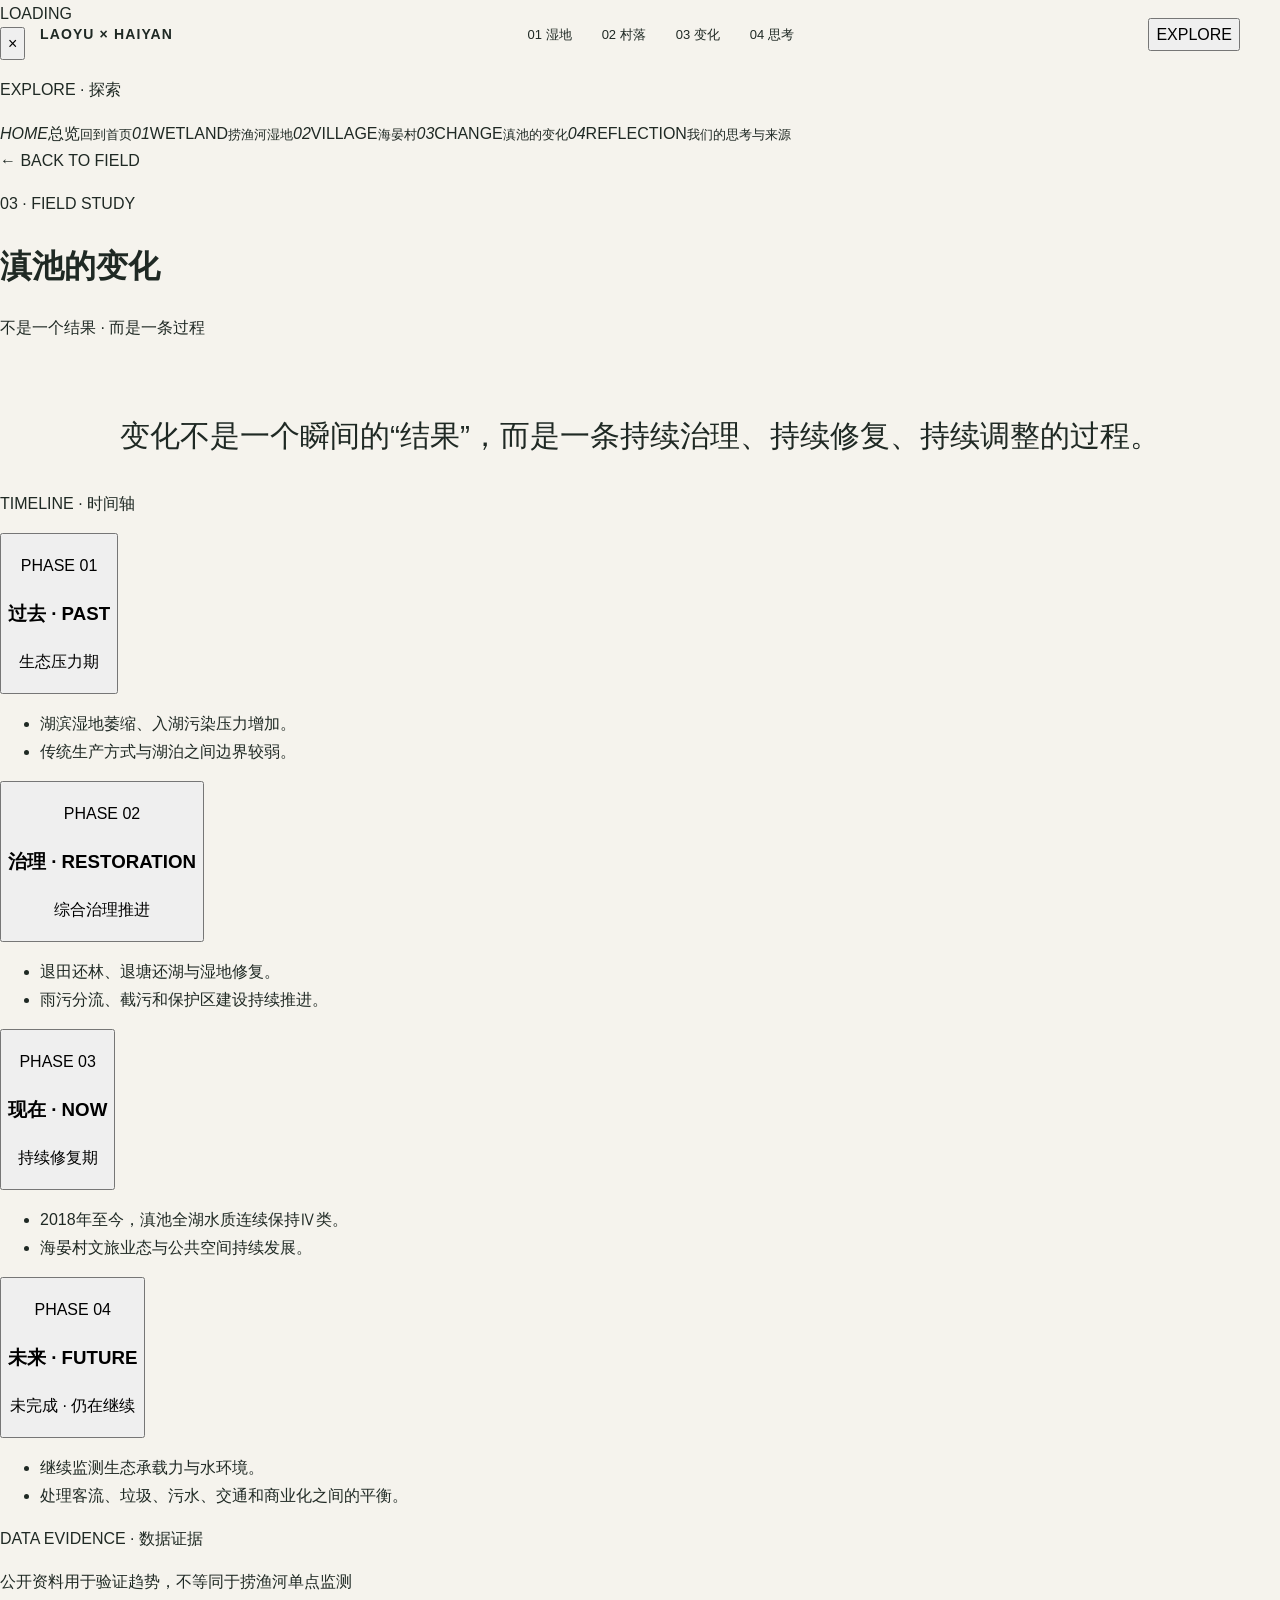
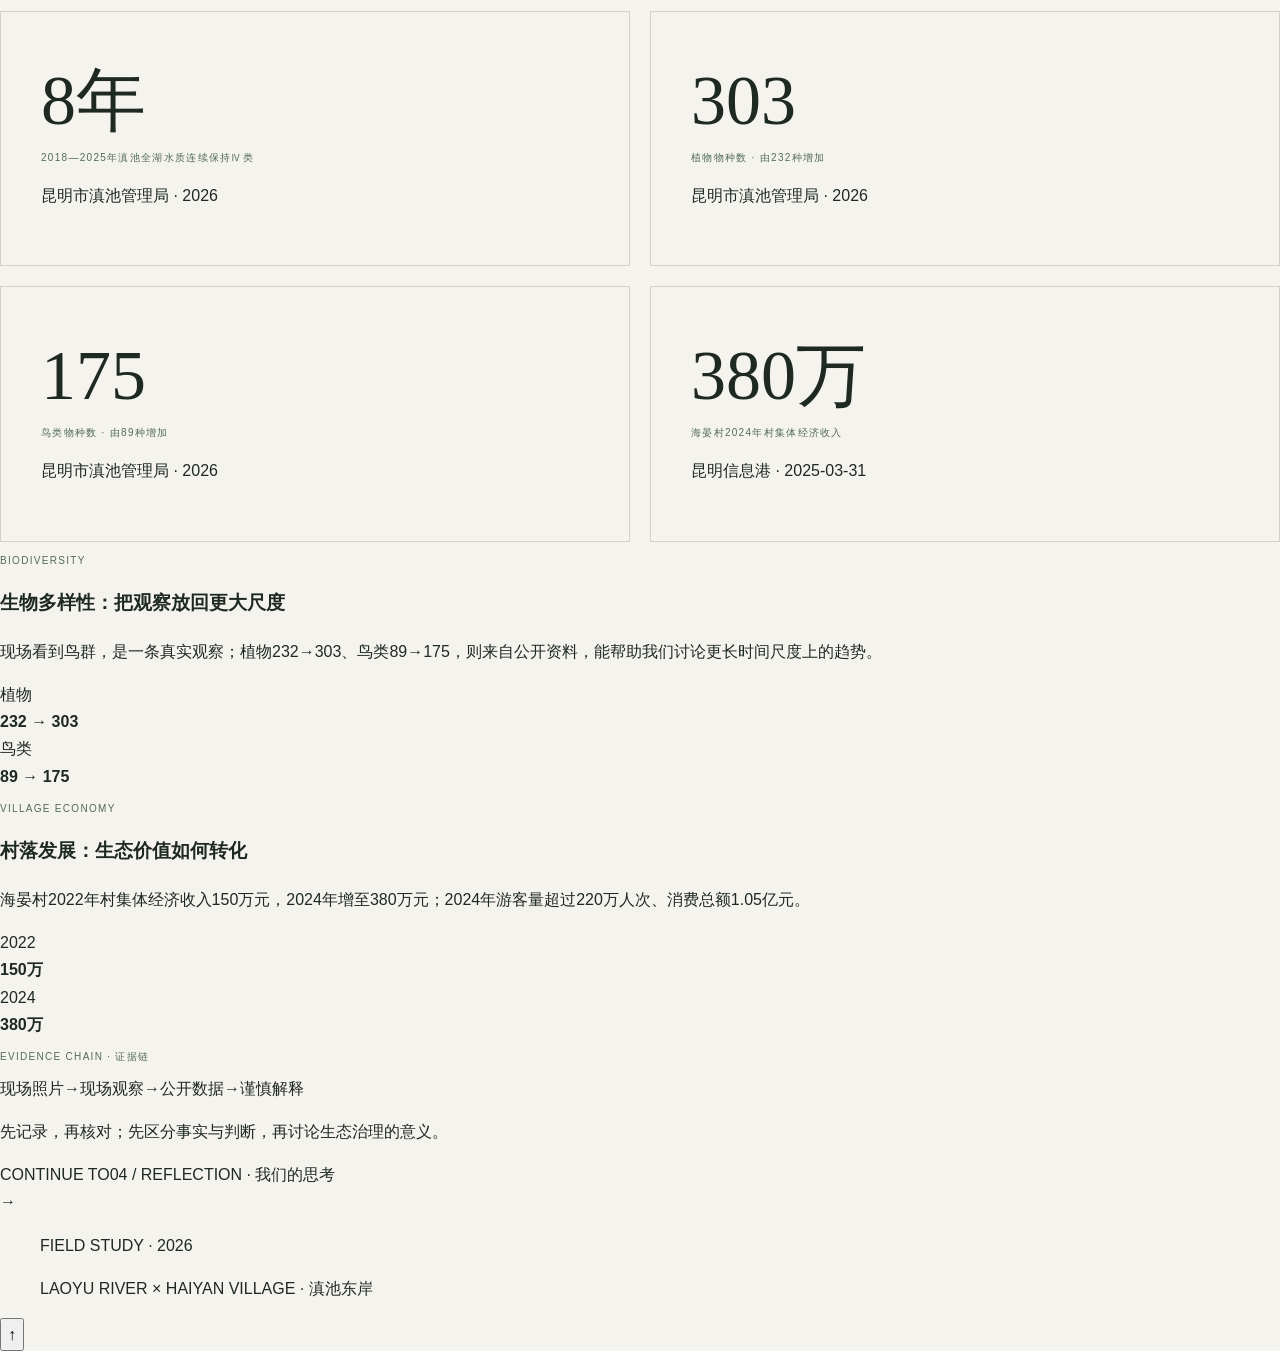
==== change.html @ 2894dbe2 "feat: add data evidence and research method chain" ====
<!doctype html><html lang="zh-CN"><head><meta charset="utf-8"><meta name="viewport" content="width=device-width,initial-scale=1"><title>CHANGE · 滇池的变化 — Laoyu × Haiyan</title><meta name="description" content="滇池治理、生态变化与海晏村发展的时间轴和数据证据"><link rel="stylesheet" href="style.css"></head><body><div class="page-transition" id="pageTransition"><div class="page-transition-label">LOADING</div></div><div class="explore-menu" id="exploreMenu"><button class="explore-menu-close" id="exploreClose">×</button><p class="explore-menu-title">EXPLORE · 探索</p><a class="explore-menu-item magnetic" href="index.html" data-transition><em>HOME</em>总览<small>回到首页</small></a><a class="explore-menu-item magnetic" href="wetland.html" data-transition><em>01</em>WETLAND<small>捞渔河湿地</small></a><a class="explore-menu-item magnetic" href="village.html" data-transition><em>02</em>VILLAGE<small>海晏村</small></a><a class="explore-menu-item magnetic" href="change.html" data-transition><em>03</em>CHANGE<small>滇池的变化</small></a><a class="explore-menu-item magnetic" href="reflection.html" data-transition><em>04</em>REFLECTION<small>我们的思考与来源</small></a></div><div class="progress-bar" id="progressBar"></div><header class="site-header scrolled" id="siteHeader"><div class="container nav"><a class="logo" href="index.html">LAOYU × HAIYAN</a><button class="nav-toggle" id="navToggle">☰</button><nav class="nav-links" id="navLinks"><a href="wetland.html" data-transition>01 湿地</a><a href="village.html" data-transition>02 村落</a><a href="change.html" data-transition class="active">03 变化</a><a href="reflection.html" data-transition>04 思考</a></nav><button class="nav-explore-btn" id="exploreBtn">EXPLORE</button></div></header><div class="sub-hero"><a class="back-link magnetic" href="index.html" data-transition>← BACK TO FIELD</a><p class="sub-hero-eyebrow">03 · FIELD STUDY</p><h1 class="sub-hero-title">滇池的变化</h1><p class="sub-hero-subtitle">不是一个结果 · 而是一条过程</p></div><main class="sub-content"><p class="lede" style="text-align:center">变化不是一个瞬间的“结果”，而是一条持续治理、持续修复、持续调整的过程。</p><p class="sub-section-title">TIMELINE · 时间轴</p><div class="v-timeline"><button class="v-node active" data-target="v-past"><p class="v-node-year">PHASE 01</p><h3 class="v-node-title">过去 · PAST</h3><p class="v-node-en">生态压力期</p></button><div class="v-content active" id="v-past"><ul><li>湖滨湿地萎缩、入湖污染压力增加。</li><li>传统生产方式与湖泊之间边界较弱。</li></ul></div><button class="v-node" data-target="v-restoration"><p class="v-node-year">PHASE 02</p><h3 class="v-node-title">治理 · RESTORATION</h3><p class="v-node-en">综合治理推进</p></button><div class="v-content" id="v-restoration"><ul><li>退田还林、退塘还湖与湿地修复。</li><li>雨污分流、截污和保护区建设持续推进。</li></ul></div><button class="v-node" data-target="v-now"><p class="v-node-year">PHASE 03</p><h3 class="v-node-title">现在 · NOW</h3><p class="v-node-en">持续修复期</p></button><div class="v-content" id="v-now"><ul><li>2018年至今，滇池全湖水质连续保持Ⅳ类。</li><li>海晏村文旅业态与公共空间持续发展。</li></ul></div><button class="v-node" data-target="v-future"><p class="v-node-year">PHASE 04</p><h3 class="v-node-title">未来 · FUTURE</h3><p class="v-node-en">未完成 · 仍在继续</p></button><div class="v-content" id="v-future"><ul><li>继续监测生态承载力与水环境。</li><li>处理客流、垃圾、污水、交通和商业化之间的平衡。</li></ul></div></div><p class="sub-section-title">DATA EVIDENCE · 数据证据</p><p class="sub-section-subtitle">公开资料用于验证趋势，不等同于捞渔河单点监测</p><div class="data-grid"><div class="data-card"><p class="data-num">8<span class="data-unit">年</span></p><p class="data-label">2018—2025年滇池全湖水质连续保持Ⅳ类</p><p class="data-src">昆明市滇池管理局 · 2026</p></div><div class="data-card"><p class="data-num">303</p><p class="data-label">植物物种数 · 由232种增加</p><p class="data-src">昆明市滇池管理局 · 2026</p></div><div class="data-card"><p class="data-num">175</p><p class="data-label">鸟类物种数 · 由89种增加</p><p class="data-src">昆明市滇池管理局 · 2026</p></div><div class="data-card"><p class="data-num">380<span class="data-unit">万</span></p><p class="data-label">海晏村2024年村集体经济收入</p><p class="data-src">昆明信息港 · 2025-03-31</p></div></div><div class="evidence-data-grid"><article class="evidence-data-panel"><p class="field-tag">BIODIVERSITY</p><h3>生物多样性：把观察放回更大尺度</h3><p>现场看到鸟群，是一条真实观察；植物232→303、鸟类89→175，则来自公开资料，能帮助我们讨论更长时间尺度上的趋势。</p><div class="bar-chart"><div class="bar-row"><span>植物</span><div class="bar-track"><i style="width:76%"></i></div><b>232 → 303</b></div><div class="bar-row"><span>鸟类</span><div class="bar-track"><i style="width:51%"></i></div><b>89 → 175</b></div></div></article><article class="evidence-data-panel"><p class="field-tag">VILLAGE ECONOMY</p><h3>村落发展：生态价值如何转化</h3><p>海晏村2022年村集体经济收入150万元，2024年增至380万元；2024年游客量超过220万人次、消费总额1.05亿元。</p><div class="bar-chart"><div class="bar-row"><span>2022</span><div class="bar-track"><i style="width:39%"></i></div><b>150万</b></div><div class="bar-row"><span>2024</span><div class="bar-track"><i style="width:100%"></i></div><b>380万</b></div></div></article></div><div class="evidence-chain-wrap"><p class="field-tag">EVIDENCE CHAIN · 证据链</p><div class="chain-inline"><span>现场照片</span><b>→</b><span>现场观察</span><b>→</b><span>公开数据</span><b>→</b><span>谨慎解释</span></div><p class="evidence-chain-note">先记录，再核对；先区分事实与判断，再讨论生态治理的意义。</p></div><a class="continue-link magnetic" href="reflection.html" data-transition><div><span class="continue-link-label">CONTINUE TO</span><span class="continue-link-title">04 / REFLECTION · 我们的思考</span></div><span class="continue-link-arrow">→</span></a></main><footer class="site-footer"><div class="container"><p class="footer-line">FIELD STUDY · 2026</p><p class="footer-meta">LAOYU RIVER × HAIYAN VILLAGE · 滇池东岸</p></div></footer><button class="back-to-top" id="backToTop">↑</button><script src="script.js"></script></body></html>
---- style.css ----
/* Laoyu × Haiyan — editorial ecology website */
:root{--paper:#F5F3ED;--ink:#1F2924;--green:#526B59;--light:#94B59B;--blue:#6F8F92;--line:rgba(31,41,36,.16);--serif:Georgia,'Times New Roman',serif;--sans:-apple-system,BlinkMacSystemFont,'PingFang SC','Microsoft YaHei',sans-serif}
*{box-sizing:border-box}html{scroll-behavior:smooth}body{margin:0;background:var(--paper);color:var(--ink);font-family:var(--sans);line-height:1.7}img{display:block;max-width:100%}a{color:inherit;text-decoration:none}button{font:inherit}.container{width:min(1200px,calc(100% - 48px));margin:auto}.site-header{position:fixed;z-index:50;top:0;left:0;width:100%;padding:18px 0;transition:.3s}.site-header.scrolled{background:rgba(245,243,237,.94);backdrop-filter:blur(12px);box-shadow:0 1px 16px rgba(0,0,0,.08)}.nav{display:flex;align-items:center;justify-content:space-between}.logo{font-weight:800;letter-spacing:.08em;font-size:14px}.nav-links{display:flex;gap:30px;font-size:13px}.nav-toggle{display:none;border:0;background:none;font-size:24px}.hero{min-height:100svh;background-size:cover;background-position:center;display:grid;place-items:center;position:relative;color:#fff}.hero:after{content:"";position:absolute;inset:0;background:linear-gradient(90deg,rgba(20,30,25,.58),rgba(20,30,25,.15))}.hero-inner,.hero-aside{position:relative;z-index:1}.hero-inner{text-align:center}.hero-eyebrow,.section-eyebrow,.closing-eyebrow,.balance-eyebrow{font-size:12px;letter-spacing:.16em}.hero-title{font-family:var(--serif);font-size:clamp(52px,9vw,118px);line-height:1.05;margin:18px 0}.hero-sub{font-size:18px}.hero-meta{font-size:12px;letter-spacing:.22em;margin-top:30px}.hero-scroll{display:inline-flex;flex-direction:column;align-items:center;margin-top:50px;font-size:10px;letter-spacing:.2em}.hero-scroll-line{width:1px;height:56px;background:#fff;margin-bottom:10px}.hero-aside{position:absolute;right:5%;bottom:8%;display:flex;gap:40px}.hero-meta-vertical{writing-mode:vertical-rl;font-size:9px;letter-spacing:.15em;opacity:.8}.hero-chapter{list-style:none;padding:0;margin:0;display:grid;gap:14px}.hero-chapter li{display:flex;gap:10px;align-items:center;font-size:10px;opacity:.55;cursor:pointer}.hero-chapter li.active{opacity:1}.hero-chapter b{font-weight:500;letter-spacing:.12em}.section{padding:120px 0}.section-title{font-family:var(--serif);font-size:clamp(38px,6vw,76px);line-height:1.08;margin:10px 0 20px}.section-subtitle{color:#66706a;margin-bottom:70px}.section p{max-width:760px}.lede{font-size:clamp(20px,3vw,30px);line-height:1.6;margin-top:70px}.journey{display:grid;grid-template-columns:repeat(3,1fr);list-style:none;padding:0;margin:70px 0;position:relative}.journey:before{content:"";height:1px;background:var(--line);position:absolute;top:14px;left:8%;right:8%}.journey-node{position:relative}.journey-dot{width:29px;height:29px;border:1px solid var(--green);border-radius:50%;display:block;background:var(--paper);position:relative;z-index:1}.journey-node.active .journey-dot{background:var(--green)}.journey-label,.field-tag,.tag,.data-label,.pn-label{font-size:10px;letter-spacing:.13em;color:var(--green)}.journey-name{font-size:22px}.evidence,.photo-center{margin:70px 0}.evidence img,.photo-center img{width:100%;max-height:720px;object-fit:cover}.evidence figcaption{display:flex;justify-content:space-between;padding:12px 0;border-bottom:1px solid var(--line);font-size:12px}.row{display:grid;grid-template-columns:1.1fr .9fr;gap:8%;align-items:center}.row.photo-left .col-photo{order:1}.row.photo-left .col-text{order:2}.col-photo img{width:100%;max-height:560px;object-fit:cover}.col-photo-35{max-width:430px}.caption{font-size:11px;color:#6d766f;margin:8px 0}.mt-80{margin-top:80px}.photo-70{width:70%;margin-left:auto;margin-right:auto}.section-village{background:#ebe9df}.past-now{display:grid;grid-template-columns:1fr auto 1fr;gap:30px;align-items:center;margin:80px 0}.pn-card{padding:35px;border:1px solid var(--line);background:rgba(255,255,255,.35)}.pn-card h3{font-family:var(--serif);font-size:28px}.pn-arrow{font-size:30px}.balance{margin:100px 0 0;padding:60px 0;border-top:1px solid var(--line);border-bottom:1px solid var(--line)}.balance-title{font-family:var(--serif);font-size:40px}.balance-grid{display:grid;grid-template-columns:1fr auto 1fr auto 1fr auto 1fr;align-items:center;gap:22px}.bal-item h4{font-size:18px;margin:8px 0}.bal-item p{font-size:13px}.bal-num{font-size:11px;color:var(--green)}.photo-journal{display:grid;grid-template-columns:repeat(4,1fr);gap:10px}.pj-cell{position:relative;overflow:hidden;min-height:260px}.pj-wide{grid-column:span 2}.pj-cell img{width:100%;height:100%;object-fit:cover;transition:.5s}.pj-cell span{position:absolute;left:15px;bottom:12px;color:#fff;font-size:10px;letter-spacing:.12em;text-shadow:0 1px 5px #000}.pj-cell:hover img{transform:scale(1.04);filter:brightness(.75)}.section-change{background:#e7ebe5}.timeline-horizontal{overflow:hidden;margin:80px 0}.tl-line{height:1px;background:var(--line);position:relative}.tl-track{height:3px;background:var(--green);width:0;transition:width .2s}.tl-nodes{display:grid;grid-template-columns:repeat(3,1fr);gap:30px}.tl-node{padding-top:25px}.tl-year{font-family:var(--serif);font-size:36px}.data-grid{display:grid;grid-template-columns:1fr 1fr;gap:20px}.data-card{padding:40px;border:1px solid var(--line)}.data-num{font-family:var(--serif);font-size:70px;line-height:1.1;margin:10px 0}.notes-grid{display:grid;grid-template-columns:repeat(4,1fr);gap:12px}.card{min-height:330px;padding:25px;border:1px solid var(--line);position:relative;overflow:hidden;background:var(--paper)}.card:before{content:"";position:absolute;inset:0;background-image:var(--bg);background-size:cover;background-position:center;opacity:0;transition:.4s}.card:hover:before{opacity:.7}.card>*{position:relative}.card h3{font-family:var(--serif);font-size:50px}.section-reflection{background:#1f2924;color:#f5f3ed}.section-reflection .section-eyebrow{color:#94b59b}.reflection-grid{display:grid;grid-template-columns:1.3fr .7fr;gap:10%;margin-top:70px}.reflection-main p{max-width:700px}.reflection-keywords{border-top:1px solid rgba(255,255,255,.25)}.reflection-keywords div{padding:20px 0;border-bottom:1px solid rgba(255,255,255,.25)}.reflection-keywords b{display:block;font-size:18px}.reflection-keywords span{font-size:12px;opacity:.65}.evidence-chain{display:grid;grid-template-columns:repeat(3,1fr);gap:20px;margin-top:70px}.evidence-chain>div{border-top:1px solid var(--ink);padding-top:20px}.evidence-chain span{font-size:11px;color:var(--green)}.small-note{font-size:12px;color:#68716b;margin-top:60px}.sources-list{padding-left:22px;line-height:2.1}.closing{background:#111814;color:#f5f3ed;padding:130px 0}.closing-inner{text-align:center}.closing h2{font-family:var(--serif);font-size:clamp(48px,8vw,100px);line-height:1.05;font-weight:400}.closing-poem{margin:70px auto;font-family:var(--serif);font-size:20px}.closing-credit{font-size:10px;letter-spacing:.15em;opacity:.6}.back-top{position:fixed;right:22px;bottom:22px;z-index:40;width:44px;height:44px;border-radius:50%;border:1px solid var(--line);background:var(--paper);opacity:0;pointer-events:none;transition:.3s}.back-top.show{opacity:1;pointer-events:auto}.progress-bar{position:fixed;z-index:100;top:0;left:0;height:2px;background:var(--green);width:0}.lightbox{position:fixed;z-index:200;inset:0;background:rgba(0,0,0,.92);display:none;place-items:center;padding:30px}.lightbox.open{display:grid}.lightbox-inner img{max-height:80vh;max-width:90vw}.lightbox-inner p{color:#fff;text-align:center;font-size:12px}.lightbox-close{position:absolute;right:20px;top:12px;color:#fff;background:none;border:0;font-size:40px}
@media(max-width:960px){.nav-links{display:none}.nav-toggle{display:block}.hero-aside{right:20px}.row,.reflection-grid{grid-template-columns:1fr;gap:35px}.photo-70{width:100%}.balance-grid{grid-template-columns:1fr 1fr}.bal-arrow{display:none}.photo-journal{grid-template-columns:1fr 1fr}.notes-grid{grid-template-columns:1fr 1fr}.past-now{grid-template-columns:1fr}.pn-arrow{transform:rotate(90deg);text-align:center}.tl-nodes{grid-template-columns:1fr}.data-grid,.evidence-chain{grid-template-columns:1fr}}
@media(max-width:600px){.container{width:min(100% - 30px,1200px)}.section{padding:80px 0}.hero-title{font-size:55px}.hero-aside{display:none}.journey{grid-template-columns:1fr;gap:40px}.journey:before{left:14px;top:14px;bottom:14px;width:1px;height:auto;right:auto}.journey-node{padding-left:45px}.journey-dot{position:absolute;left:0}.photo-journal,.notes-grid,.balance-grid{grid-template-columns:1fr}.pj-wide{grid-column:span 1}.data-num{font-size:54px}.section-title{font-size:44px}.evidence figcaption{display:block}.evidence figcaption span{display:block;margin:4px 0}}
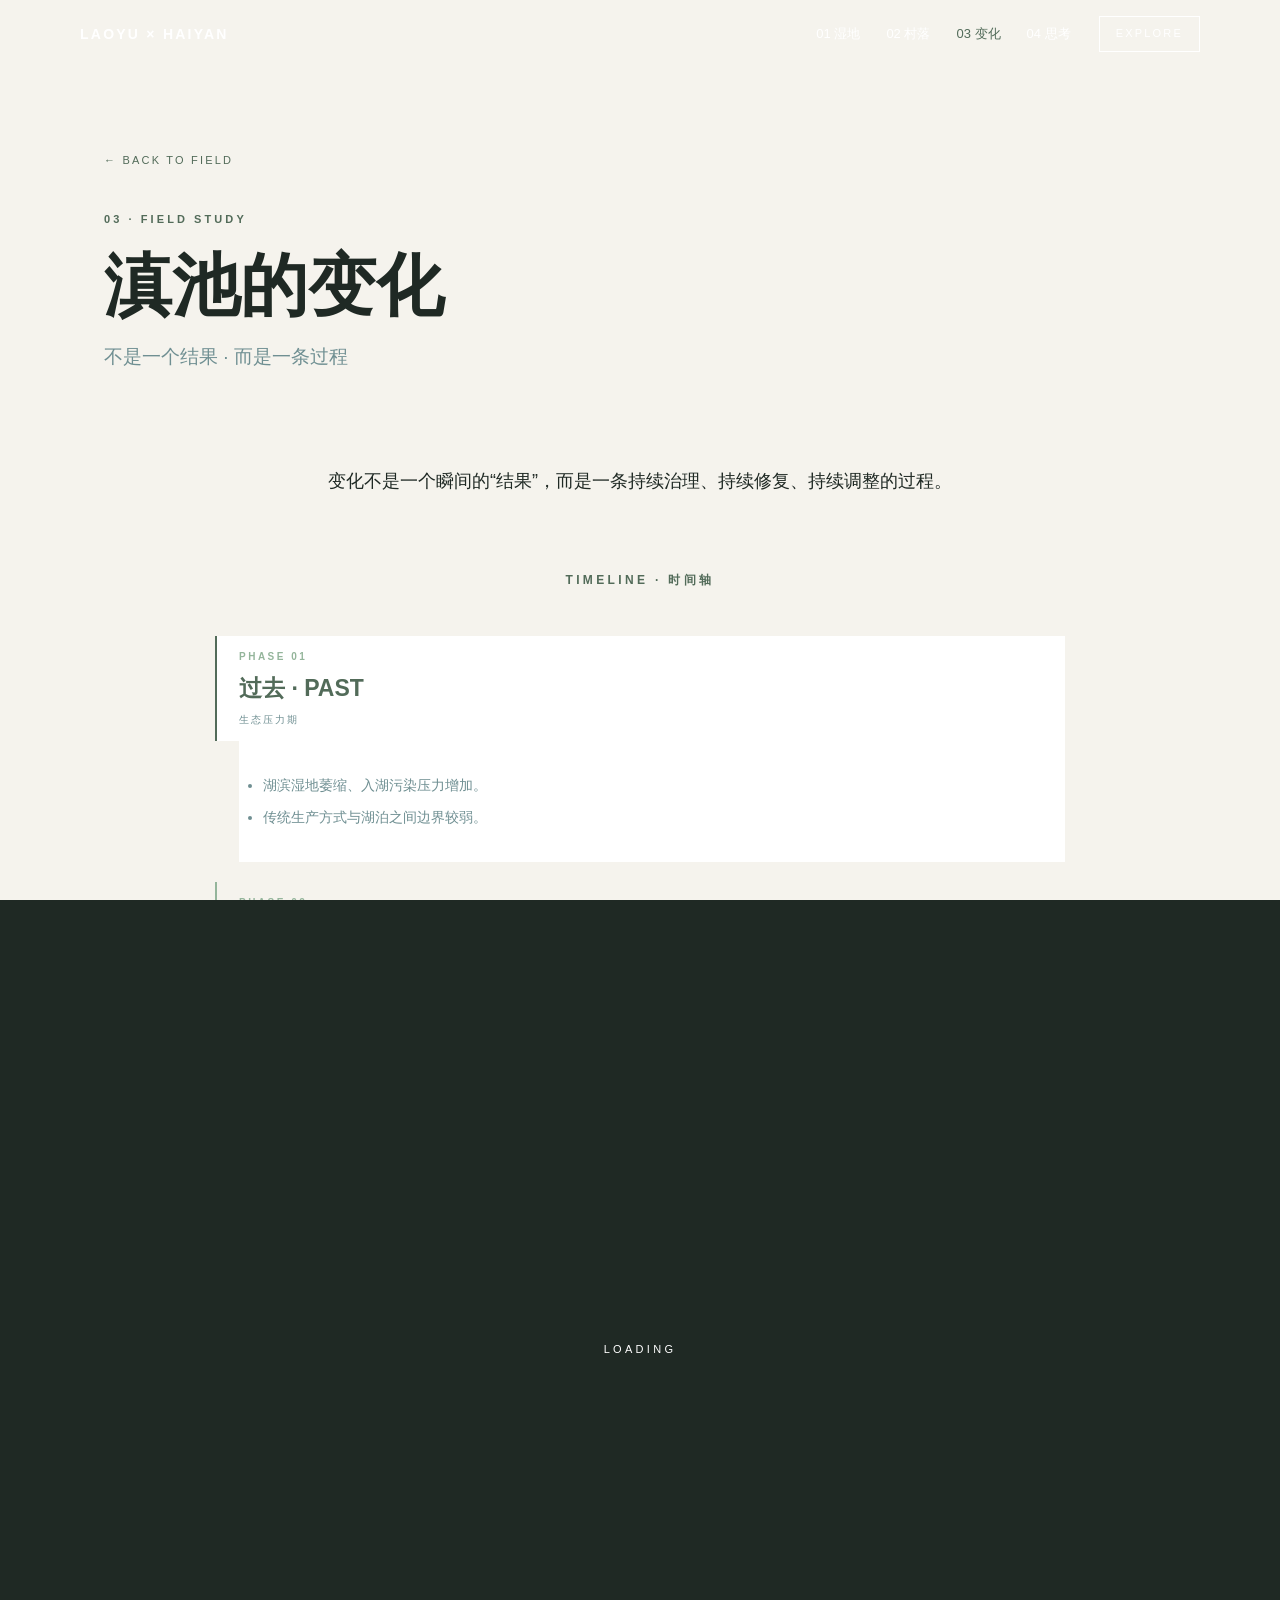
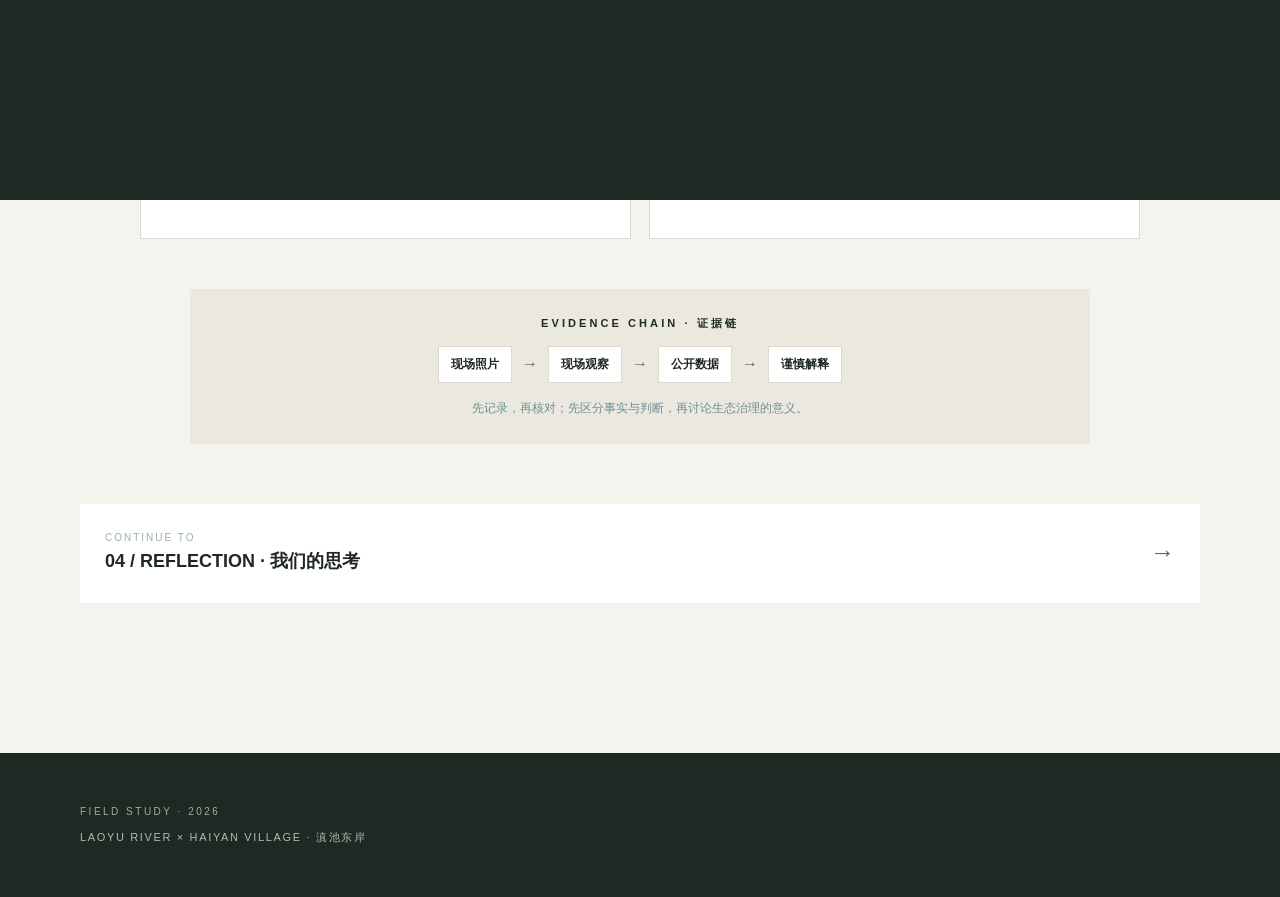
==== commit b6f79608: "chore: switch change chapter to v2 assets" ====
--- a/change.html
+++ b/change.html
@@ -1 +1 @@
-<!doctype html><html lang="zh-CN"><head><meta charset="utf-8"><meta name="viewport" content="width=device-width,initial-scale=1"><title>CHANGE · 滇池的变化 — Laoyu × Haiyan</title><meta name="description" content="滇池治理、生态变化与海晏村发展的时间轴和数据证据"><link rel="stylesheet" href="style.css"></head><body><div class="page-transition" id="pageTransition"><div class="page-transition-label">LOADING</div></div><div class="explore-menu" id="exploreMenu"><button class="explore-menu-close" id="exploreClose">×</button><p class="explore-menu-title">EXPLORE · 探索</p><a class="explore-menu-item magnetic" href="index.html" data-transition><em>HOME</em>总览<small>回到首页</small></a><a class="explore-menu-item magnetic" href="wetland.html" data-transition><em>01</em>WETLAND<small>捞渔河湿地</small></a><a class="explore-menu-item magnetic" href="village.html" data-transition><em>02</em>VILLAGE<small>海晏村</small></a><a class="explore-menu-item magnetic" href="change.html" data-transition><em>03</em>CHANGE<small>滇池的变化</small></a><a class="explore-menu-item magnetic" href="reflection.html" data-transition><em>04</em>REFLECTION<small>我们的思考与来源</small></a></div><div class="progress-bar" id="progressBar"></div><header class="site-header scrolled" id="siteHeader"><div class="container nav"><a class="logo" href="index.html">LAOYU × HAIYAN</a><button class="nav-toggle" id="navToggle">☰</button><nav class="nav-links" id="navLinks"><a href="wetland.html" data-transition>01 湿地</a><a href="village.html" data-transition>02 村落</a><a href="change.html" data-transition class="active">03 变化</a><a href="reflection.html" data-transition>04 思考</a></nav><button class="nav-explore-btn" id="exploreBtn">EXPLORE</button></div></header><div class="sub-hero"><a class="back-link magnetic" href="index.html" data-transition>← BACK TO FIELD</a><p class="sub-hero-eyebrow">03 · FIELD STUDY</p><h1 class="sub-hero-title">滇池的变化</h1><p class="sub-hero-subtitle">不是一个结果 · 而是一条过程</p></div><main class="sub-content"><p class="lede" style="text-align:center">变化不是一个瞬间的“结果”，而是一条持续治理、持续修复、持续调整的过程。</p><p class="sub-section-title">TIMELINE · 时间轴</p><div class="v-timeline"><button class="v-node active" data-target="v-past"><p class="v-node-year">PHASE 01</p><h3 class="v-node-title">过去 · PAST</h3><p class="v-node-en">生态压力期</p></button><div class="v-content active" id="v-past"><ul><li>湖滨湿地萎缩、入湖污染压力增加。</li><li>传统生产方式与湖泊之间边界较弱。</li></ul></div><button class="v-node" data-target="v-restoration"><p class="v-node-year">PHASE 02</p><h3 class="v-node-title">治理 · RESTORATION</h3><p class="v-node-en">综合治理推进</p></button><div class="v-content" id="v-restoration"><ul><li>退田还林、退塘还湖与湿地修复。</li><li>雨污分流、截污和保护区建设持续推进。</li></ul></div><button class="v-node" data-target="v-now"><p class="v-node-year">PHASE 03</p><h3 class="v-node-title">现在 · NOW</h3><p class="v-node-en">持续修复期</p></button><div class="v-content" id="v-now"><ul><li>2018年至今，滇池全湖水质连续保持Ⅳ类。</li><li>海晏村文旅业态与公共空间持续发展。</li></ul></div><button class="v-node" data-target="v-future"><p class="v-node-year">PHASE 04</p><h3 class="v-node-title">未来 · FUTURE</h3><p class="v-node-en">未完成 · 仍在继续</p></button><div class="v-content" id="v-future"><ul><li>继续监测生态承载力与水环境。</li><li>处理客流、垃圾、污水、交通和商业化之间的平衡。</li></ul></div></div><p class="sub-section-title">DATA EVIDENCE · 数据证据</p><p class="sub-section-subtitle">公开资料用于验证趋势，不等同于捞渔河单点监测</p><div class="data-grid"><div class="data-card"><p class="data-num">8<span class="data-unit">年</span></p><p class="data-label">2018—2025年滇池全湖水质连续保持Ⅳ类</p><p class="data-src">昆明市滇池管理局 · 2026</p></div><div class="data-card"><p class="data-num">303</p><p class="data-label">植物物种数 · 由232种增加</p><p class="data-src">昆明市滇池管理局 · 2026</p></div><div class="data-card"><p class="data-num">175</p><p class="data-label">鸟类物种数 · 由89种增加</p><p class="data-src">昆明市滇池管理局 · 2026</p></div><div class="data-card"><p class="data-num">380<span class="data-unit">万</span></p><p class="data-label">海晏村2024年村集体经济收入</p><p class="data-src">昆明信息港 · 2025-03-31</p></div></div><div class="evidence-data-grid"><article class="evidence-data-panel"><p class="field-tag">BIODIVERSITY</p><h3>生物多样性：把观察放回更大尺度</h3><p>现场看到鸟群，是一条真实观察；植物232→303、鸟类89→175，则来自公开资料，能帮助我们讨论更长时间尺度上的趋势。</p><div class="bar-chart"><div class="bar-row"><span>植物</span><div class="bar-track"><i style="width:76%"></i></div><b>232 → 303</b></div><div class="bar-row"><span>鸟类</span><div class="bar-track"><i style="width:51%"></i></div><b>89 → 175</b></div></div></article><article class="evidence-data-panel"><p class="field-tag">VILLAGE ECONOMY</p><h3>村落发展：生态价值如何转化</h3><p>海晏村2022年村集体经济收入150万元，2024年增至380万元；2024年游客量超过220万人次、消费总额1.05亿元。</p><div class="bar-chart"><div class="bar-row"><span>2022</span><div class="bar-track"><i style="width:39%"></i></div><b>150万</b></div><div class="bar-row"><span>2024</span><div class="bar-track"><i style="width:100%"></i></div><b>380万</b></div></div></article></div><div class="evidence-chain-wrap"><p class="field-tag">EVIDENCE CHAIN · 证据链</p><div class="chain-inline"><span>现场照片</span><b>→</b><span>现场观察</span><b>→</b><span>公开数据</span><b>→</b><span>谨慎解释</span></div><p class="evidence-chain-note">先记录，再核对；先区分事实与判断，再讨论生态治理的意义。</p></div><a class="continue-link magnetic" href="reflection.html" data-transition><div><span class="continue-link-label">CONTINUE TO</span><span class="continue-link-title">04 / REFLECTION · 我们的思考</span></div><span class="continue-link-arrow">→</span></a></main><footer class="site-footer"><div class="container"><p class="footer-line">FIELD STUDY · 2026</p><p class="footer-meta">LAOYU RIVER × HAIYAN VILLAGE · 滇池东岸</p></div></footer><button class="back-to-top" id="backToTop">↑</button><script src="script.js"></script></body></html>+<!doctype html><html lang="zh-CN"><head><meta charset="utf-8"><meta name="viewport" content="width=device-width,initial-scale=1"><title>CHANGE · 滇池的变化 — Laoyu × Haiyan</title><meta name="description" content="滇池治理、生态变化与海晏村发展的时间轴和数据证据"><link rel="stylesheet" href="style-v2.css"></head><body><div class="page-transition" id="pageTransition"><div class="page-transition-label">LOADING</div></div><div class="explore-menu" id="exploreMenu"><button class="explore-menu-close" id="exploreClose">×</button><p class="explore-menu-title">EXPLORE · 探索</p><a class="explore-menu-item magnetic" href="index.html" data-transition><em>HOME</em>总览<small>回到首页</small></a><a class="explore-menu-item magnetic" href="wetland.html" data-transition><em>01</em>WETLAND<small>捞渔河湿地</small></a><a class="explore-menu-item magnetic" href="village.html" data-transition><em>02</em>VILLAGE<small>海晏村</small></a><a class="explore-menu-item magnetic" href="change.html" data-transition><em>03</em>CHANGE<small>滇池的变化</small></a><a class="explore-menu-item magnetic" href="reflection.html" data-transition><em>04</em>REFLECTION<small>我们的思考与来源</small></a></div><div class="progress-bar" id="progressBar"></div><header class="site-header scrolled" id="siteHeader"><div class="container nav"><a class="logo" href="index.html">LAOYU × HAIYAN</a><button class="nav-toggle" id="navToggle">☰</button><nav class="nav-links" id="navLinks"><a href="wetland.html" data-transition>01 湿地</a><a href="village.html" data-transition>02 村落</a><a href="change.html" data-transition class="active">03 变化</a><a href="reflection.html" data-transition>04 思考</a></nav><button class="nav-explore-btn" id="exploreBtn">EXPLORE</button></div></header><div class="sub-hero"><a class="back-link magnetic" href="index.html" data-transition>← BACK TO FIELD</a><p class="sub-hero-eyebrow">03 · FIELD STUDY</p><h1 class="sub-hero-title">滇池的变化</h1><p class="sub-hero-subtitle">不是一个结果 · 而是一条过程</p></div><main class="sub-content"><p class="lede" style="text-align:center">变化不是一个瞬间的“结果”，而是一条持续治理、持续修复、持续调整的过程。</p><p class="sub-section-title">TIMELINE · 时间轴</p><div class="v-timeline"><button class="v-node active" data-target="v-past"><p class="v-node-year">PHASE 01</p><h3 class="v-node-title">过去 · PAST</h3><p class="v-node-en">生态压力期</p></button><div class="v-content active" id="v-past"><ul><li>湖滨湿地萎缩、入湖污染压力增加。</li><li>传统生产方式与湖泊之间边界较弱。</li></ul></div><button class="v-node" data-target="v-restoration"><p class="v-node-year">PHASE 02</p><h3 class="v-node-title">治理 · RESTORATION</h3><p class="v-node-en">综合治理推进</p></button><div class="v-content" id="v-restoration"><ul><li>退田还林、退塘还湖与湿地修复。</li><li>雨污分流、截污和保护区建设持续推进。</li></ul></div><button class="v-node" data-target="v-now"><p class="v-node-year">PHASE 03</p><h3 class="v-node-title">现在 · NOW</h3><p class="v-node-en">持续修复期</p></button><div class="v-content" id="v-now"><ul><li>2018年至今，滇池全湖水质连续保持Ⅳ类。</li><li>海晏村文旅业态与公共空间持续发展。</li></ul></div><button class="v-node" data-target="v-future"><p class="v-node-year">PHASE 04</p><h3 class="v-node-title">未来 · FUTURE</h3><p class="v-node-en">未完成 · 仍在继续</p></button><div class="v-content" id="v-future"><ul><li>继续监测生态承载力与水环境。</li><li>处理客流、垃圾、污水、交通和商业化之间的平衡。</li></ul></div></div><p class="sub-section-title">DATA EVIDENCE · 数据证据</p><p class="sub-section-subtitle">公开资料用于验证趋势，不等同于捞渔河单点监测</p><div class="data-grid"><div class="data-card"><p class="data-num">8<span class="data-unit">年</span></p><p class="data-label">2018—2025年滇池全湖水质连续保持Ⅳ类</p><p class="data-src">昆明市滇池管理局 · 2026</p></div><div class="data-card"><p class="data-num">303</p><p class="data-label">植物物种数 · 由232种增加</p><p class="data-src">昆明市滇池管理局 · 2026</p></div><div class="data-card"><p class="data-num">175</p><p class="data-label">鸟类物种数 · 由89种增加</p><p class="data-src">昆明市滇池管理局 · 2026</p></div><div class="data-card"><p class="data-num">380<span class="data-unit">万</span></p><p class="data-label">海晏村2024年村集体经济收入</p><p class="data-src">昆明信息港 · 2025-03-31</p></div></div><div class="evidence-data-grid"><article class="evidence-data-panel"><p class="field-tag">BIODIVERSITY</p><h3>生物多样性：把观察放回更大尺度</h3><p>现场看到鸟群，是一条真实观察；植物232→303、鸟类89→175，则来自公开资料，能帮助我们讨论更长时间尺度上的趋势。</p><div class="bar-chart"><div class="bar-row"><span>植物</span><div class="bar-track"><i style="width:76%"></i></div><b>232 → 303</b></div><div class="bar-row"><span>鸟类</span><div class="bar-track"><i style="width:51%"></i></div><b>89 → 175</b></div></div></article><article class="evidence-data-panel"><p class="field-tag">VILLAGE ECONOMY</p><h3>村落发展：生态价值如何转化</h3><p>海晏村2022年村集体经济收入150万元，2024年增至380万元；2024年游客量超过220万人次、消费总额1.05亿元。</p><div class="bar-chart"><div class="bar-row"><span>2022</span><div class="bar-track"><i style="width:39%"></i></div><b>150万</b></div><div class="bar-row"><span>2024</span><div class="bar-track"><i style="width:100%"></i></div><b>380万</b></div></div></article></div><div class="evidence-chain-wrap"><p class="field-tag">EVIDENCE CHAIN · 证据链</p><div class="chain-inline"><span>现场照片</span><b>→</b><span>现场观察</span><b>→</b><span>公开数据</span><b>→</b><span>谨慎解释</span></div><p class="evidence-chain-note">先记录，再核对；先区分事实与判断，再讨论生态治理的意义。</p></div><a class="continue-link magnetic" href="reflection.html" data-transition><div><span class="continue-link-label">CONTINUE TO</span><span class="continue-link-title">04 / REFLECTION · 我们的思考</span></div><span class="continue-link-arrow">→</span></a></main><footer class="site-footer"><div class="container"><p class="footer-line">FIELD STUDY · 2026</p><p class="footer-meta">LAOYU RIVER × HAIYAN VILLAGE · 滇池东岸</p></div></footer><button class="back-to-top" id="backToTop">↑</button><script src="script-v2.js"></script></body></html>
--- a/style-v2.css
+++ b/style-v2.css
@@ -0,0 +1,2 @@
+/* Laoyu × Haiyan v2.2 */
+:root{--paper:#f5f3ed;--paper2:#ebe8df;--ink:#1f2924;--green:#526b59;--mint:#94b59b;--blue:#6f8f92;--white:#fff}*{box-sizing:border-box;margin:0;padding:0}html{scroll-behavior:smooth;scroll-padding-top:80px}body{font-family:-apple-system,BlinkMacSystemFont,"PingFang SC","Hiragino Sans GB","Microsoft YaHei",sans-serif;background:var(--paper);color:var(--ink);line-height:1.75}a{color:inherit;text-decoration:none}button{font:inherit}img{display:block;max-width:100%}.container,.sub-content{width:min(1120px,calc(100% - 48px));margin:auto}.site-header{position:fixed;z-index:50;top:0;left:0;right:0;transition:.3s}.site-header.scrolled,.site-header:hover{background:rgba(245,243,237,.94);backdrop-filter:blur(12px);border-bottom:1px solid #ddd}.nav{height:68px;display:flex;align-items:center;gap:28px}.logo{font-size:14px;font-weight:700;letter-spacing:.16em;margin-right:auto}.site-header:not(.scrolled) .logo,.site-header:not(.scrolled) .nav-links a,.site-header:not(.scrolled) .nav-explore-btn{color:#fff}.nav-links{display:flex;gap:26px}.nav-links a{font-size:13px}.nav-links a:hover,.active{color:var(--green)!important}.nav-explore-btn{border:1px solid currentColor;background:transparent;padding:7px 16px;font-size:11px;letter-spacing:.2em;cursor:pointer}.nav-toggle{display:none;border:0;background:none;font-size:25px}.progress-bar{position:fixed;z-index:100;top:0;left:0;width:0;height:2px;background:var(--green)}.hero{min-height:100vh;background:center/cover no-repeat;position:relative;display:grid;place-items:center;text-align:center;color:#fff}.hero:before{content:"";position:absolute;inset:0;background:linear-gradient(#1f292466,#1f2924b3)}.hero-inner{position:relative;padding:40px 24px}.hero-eyebrow,.sub-hero-eyebrow,.field-tag,.entry-en,.sources-block-label{font-size:11px;letter-spacing:.28em;font-weight:700}.hero-eyebrow{opacity:.85;margin-bottom:24px}.hero-title{font-size:clamp(48px,7vw,84px);line-height:1.08;color:#fff;margin-bottom:20px}.hero-sub{font-size:20px;font-weight:300;opacity:.92}.hero-scroll{display:inline-flex;flex-direction:column;align-items:center;margin-top:54px;font-size:10px;letter-spacing:.3em}.hero-scroll-line{width:1px;height:58px;background:#ffffff99;margin-bottom:10px}.home-transition{text-align:center;padding:120px 24px 80px}.home-transition-line{font-size:11px;letter-spacing:.3em;color:var(--green);font-weight:700}.home-transition-title{font-size:clamp(34px,5vw,58px);line-height:1.2;margin-top:18px}.entry-section{width:min(1120px,calc(100% - 48px));margin:0 auto 100px;display:grid;grid-template-columns:repeat(2,1fr);gap:16px}.entry-card{min-height:300px;background:#fff;padding:34px;position:relative;border:1px solid #e1dfd7;transition:.3s;display:flex;flex-direction:column;justify-content:flex-end}.entry-card:hover{transform:translateY(-5px);box-shadow:0 18px 45px #1f292414}.entry-number{position:absolute;top:28px;right:30px;color:var(--mint);font-weight:700;font-size:13px}.entry-en{color:var(--mint);margin-bottom:10px}.entry-card h2{font-size:32px;margin-bottom:8px}.entry-card p{color:var(--blue);font-size:14px}.entry-action{margin-top:28px;font-size:11px;letter-spacing:.2em;color:var(--green);font-weight:700}.sources-block{text-align:center;padding:90px 24px;background:var(--paper2)}.sources-block-title{font-size:28px;margin:14px 0 26px}.sources-block-cta{font-size:11px;letter-spacing:.2em;color:var(--green);font-weight:700}.site-footer{padding:50px 0;background:var(--ink);color:#dce4dc}.footer-line{font-size:10px;letter-spacing:.25em;color:var(--mint)}.footer-meta{font-size:11px;letter-spacing:.15em;margin-top:8px;color:#aebbb0}.sub-hero{padding:145px 24px 70px;width:min(1120px,calc(100% - 48px));margin:auto}.sub-hero-eyebrow{color:var(--green);margin-bottom:18px}.sub-hero-title{font-size:clamp(42px,6vw,68px);line-height:1.1}.sub-hero-subtitle{font-size:19px;color:var(--blue);margin-top:18px}.back-link{display:inline-block;color:var(--green);font-size:11px;letter-spacing:.2em;margin-bottom:40px}.sub-content{padding-bottom:90px}.lede{font-size:18px;line-height:1.9;max-width:780px;margin:20px auto 50px}.sub-section-title{text-align:center;color:var(--green);font-size:12px;letter-spacing:.28em;font-weight:700;margin:72px 0 10px}.sub-section-subtitle{text-align:center;color:var(--blue);font-size:13px;margin-bottom:30px}.field-photo{position:relative;margin:30px 0 55px;overflow:hidden;background:#ddd}.field-photo img{width:100%;height:100%;object-fit:cover}.field-photo figcaption{position:absolute;left:14px;bottom:14px;background:#1f2924d9;color:#fff;padding:7px 12px;font-size:11px}.photo-index{position:absolute;z-index:2;left:14px;top:14px;background:#1f2924cc;color:#fff;padding:5px 9px;font-size:10px;letter-spacing:.15em}.field-grid,.obs-grid{display:grid;grid-template-columns:repeat(2,1fr);gap:16px}.field-card,.obs-card{border:1px solid #ddd9ce;background:#fff;padding:26px;text-align:left;cursor:pointer;transition:.25s}.field-card:hover,.obs-card:hover{transform:translateY(-3px);box-shadow:0 12px 30px #1f292412}.field-card span,.obs-card h4{font-size:10px;letter-spacing:.2em;color:var(--mint);font-weight:700}.field-card h3,.obs-card h3{font-size:23px;margin:8px 0}.field-card p,.obs-card p{color:var(--blue);font-size:14px}.field-card b{display:block;margin-top:20px;color:var(--green);font-size:11px;letter-spacing:.2em}.row{display:grid;grid-template-columns:1fr 1fr;gap:60px;align-items:center;margin:70px 0}.col-photo img{width:100%;cursor:zoom-in}.caption{font-size:12px;color:var(--blue);margin-top:8px}.tag{display:inline-block;color:var(--green);font-size:10px;letter-spacing:.18em;font-weight:700;margin:18px 0 8px}.past-now{display:grid;grid-template-columns:1fr auto 1fr;gap:18px;align-items:center;margin:45px 0}.pn-card{background:#fff;padding:28px;border-top:3px solid var(--green)}.pn-label{font-size:10px;letter-spacing:.2em;color:var(--mint);font-weight:700}.pn-card h3{font-size:22px;margin:10px 0}.pn-card p:last-child{color:var(--blue);font-size:14px}.pn-arrow{font-size:30px;color:var(--green)}.v-timeline{max-width:850px;margin:45px auto}.v-node{width:100%;background:none;border:0;border-left:2px solid var(--mint);padding:12px 22px;text-align:left;cursor:pointer}.v-node.active{border-left-color:var(--green);background:#fff}.v-node-year{font-size:10px;letter-spacing:.25em;color:var(--mint);font-weight:700}.v-node-title{font-size:23px;margin:3px 0}.v-node-en{font-size:10px;letter-spacing:.2em;color:var(--blue)}.v-content{display:none;background:#fff;padding:24px;margin:0 0 20px 24px}.v-content.active{display:block}.v-content li{margin:8px 0;color:var(--blue);font-size:14px}.data-grid{display:grid;grid-template-columns:repeat(4,1fr);gap:16px}.data-grid-2{grid-template-columns:repeat(2,1fr)}.data-card{background:#fff;padding:26px;border-top:3px solid var(--green)}.data-num{font-size:44px;font-weight:700;line-height:1}.data-unit{font-size:17px;color:var(--blue);margin-left:2px}.data-label{font-size:13px;margin:12px 0;color:var(--ink)}.data-src{font-size:10px;color:var(--blue)}.note{background:#e7ebe6;border-left:3px solid var(--green);padding:16px 20px;color:var(--blue);font-size:13px}.evidence-data-grid{display:grid;grid-template-columns:1fr 1fr;gap:18px;max-width:1000px;margin:35px auto}.evidence-data-panel{background:#fff;padding:28px;border:1px solid #ddd9ce}.evidence-data-panel h3{font-size:21px;margin:7px 0}.evidence-data-panel>p:not(.field-tag){color:var(--blue);font-size:14px}.bar-chart{margin-top:22px}.bar-row{display:grid;grid-template-columns:44px 1fr auto;gap:10px;align-items:center;margin:12px 0;font-size:12px}.bar-track{height:8px;background:#e4e2d9;border-radius:99px;overflow:hidden}.bar-track i{display:block;height:100%;background:var(--green)}.bar-row b{font-size:11px;white-space:nowrap}.evidence-chain-wrap{background:var(--paper2);padding:25px;text-align:center;margin:50px auto;max-width:900px}.chain-inline{display:flex;justify-content:center;align-items:center;gap:10px;flex-wrap:wrap;margin-top:12px}.chain-inline span{background:#fff;border:1px solid #ddd9ce;padding:7px 12px;font-size:12px;font-weight:600}.chain-inline b{color:var(--green)}.evidence-chain-note{font-size:12px;color:var(--blue);max-width:650px;margin:15px auto 0}.relation-pairs{max-width:680px;margin:40px auto}.relation-pair{display:flex;justify-content:center;gap:28px;border-bottom:1px solid #ddd9ce;padding:25px}.relation-word{font-size:27px;font-weight:600;min-width:90px;text-align:center}.relation-arrow{color:var(--mint)}.sources-list{max-width:850px;margin:35px auto}.source-item{display:flex;gap:20px;padding:24px 0;border-bottom:1px solid #ddd9ce}.source-item-num{font-size:28px;color:var(--mint);font-weight:700;min-width:50px}.source-item-src{font-size:10px;color:var(--mint);letter-spacing:.2em;font-weight:700}.source-item-title{font-size:16px;margin:6px 0 12px}.source-link{font-size:10px;letter-spacing:.18em;color:var(--green);font-weight:700}.continue-link{display:flex;justify-content:space-between;align-items:center;background:#fff;padding:25px;margin:60px 0}.continue-link-label{display:block;font-size:10px;color:var(--mint);letter-spacing:.2em}.continue-link-title{font-size:18px;font-weight:600}.continue-link-arrow{font-size:25px;color:var(--green)}.explore-menu{position:fixed;inset:0;background:var(--ink);color:#fff;z-index:200;padding:90px 8vw;transform:translateY(-100%);transition:.45s;overflow:auto}.explore-menu.open{transform:translateY(0)}.explore-menu-close{position:absolute;top:24px;right:30px;border:0;background:none;color:#fff;font-size:38px;cursor:pointer}.explore-menu-title{font-size:11px;letter-spacing:.3em;color:var(--mint);margin-bottom:30px}.explore-menu-item{display:grid;grid-template-columns:60px 1fr auto;align-items:center;border-bottom:1px solid #ffffff22;padding:20px 0;font-size:clamp(26px,4vw,52px)}.explore-menu-item em{font-size:12px;color:var(--mint);font-style:normal}.explore-menu-item small{font-size:12px;color:#b6c2b8}.page-transition{position:fixed;inset:0;background:var(--ink);z-index:300;transform:translateY(100%);pointer-events:none;transition:.42s;display:grid;place-items:center;color:#fff}.page-transition.active{transform:translateY(0)}.page-transition-label{letter-spacing:.3em;font-size:11px}.detail-panel,.lightbox{position:fixed;inset:0;background:#152019ef;z-index:250;display:grid;place-items:center;padding:24px;opacity:0;pointer-events:none;transition:.25s}.detail-panel.open,.lightbox.open{opacity:1;pointer-events:auto}.detail-panel-inner{background:var(--paper);width:min(900px,100%);max-height:90vh;overflow:auto;display:grid;grid-template-columns:1fr 1fr}.detail-panel-img img{width:100%;height:100%;object-fit:cover}.detail-panel-body{padding:34px;position:relative}.detail-panel-body h3{font-size:30px;margin:15px 0}.detail-panel-body p{color:var(--blue);font-size:14px;margin:10px 0}.detail-close,.lightbox-close{position:absolute;top:14px;right:18px;border:0;background:none;font-size:32px;cursor:pointer}.lightbox-close{color:#fff}.lightbox-img{max-height:78vh;max-width:90vw}.lightbox-caption{color:#fff;margin-top:14px;font-size:12px}.back-to-top{position:fixed;right:22px;bottom:22px;width:44px;height:44px;border:0;border-radius:50%;background:var(--ink);color:#fff;opacity:0;pointer-events:none;z-index:40;transition:.25s}.back-to-top.visible{opacity:1;pointer-events:auto}.reveal,.entry-card,.field-card,.obs-card,.v-node,.source-item,.continue-link,.evidence-data-panel{opacity:0;transform:translateY(18px);transition:.7s}.visible{opacity:1;transform:none}@media(max-width:960px){.nav-links{display:none}.nav-toggle{display:block}.nav-links.open{display:flex;position:absolute;top:68px;left:0;right:0;background:var(--paper);flex-direction:column;padding:10px 24px;border-bottom:1px solid #ddd}.nav-links.open a{padding:13px 0;color:var(--ink)!important;border-bottom:1px solid #ddd}.entry-section{grid-template-columns:1fr}.row,.evidence-data-grid{grid-template-columns:1fr}.data-grid{grid-template-columns:repeat(2,1fr)}.past-now{grid-template-columns:1fr}.pn-arrow{transform:rotate(90deg);text-align:center}.sub-hero{padding-top:125px}.detail-panel-inner{grid-template-columns:1fr}.field-grid,.obs-grid{grid-template-columns:1fr}.current-location{display:none}}@media(max-width:600px){.container,.sub-content,.sub-hero,.entry-section{width:calc(100% - 32px)}.hero-title{font-size:45px}.hero-sub{font-size:17px}.home-transition{padding:85px 16px 55px}.entry-card{min-height:240px;padding:25px}.entry-card h2{font-size:27px}.data-grid{grid-template-columns:1fr}.relation-word{font-size:22px;min-width:70px}.relation-pair{gap:12px}.source-item{gap:12px}.source-item-num{min-width:36px;font-size:22px}.sub-hero-title{font-size:44px}.row{gap:28px}.field-photo{aspect-ratio:4/3!important}.detail-panel{padding:12px}}
